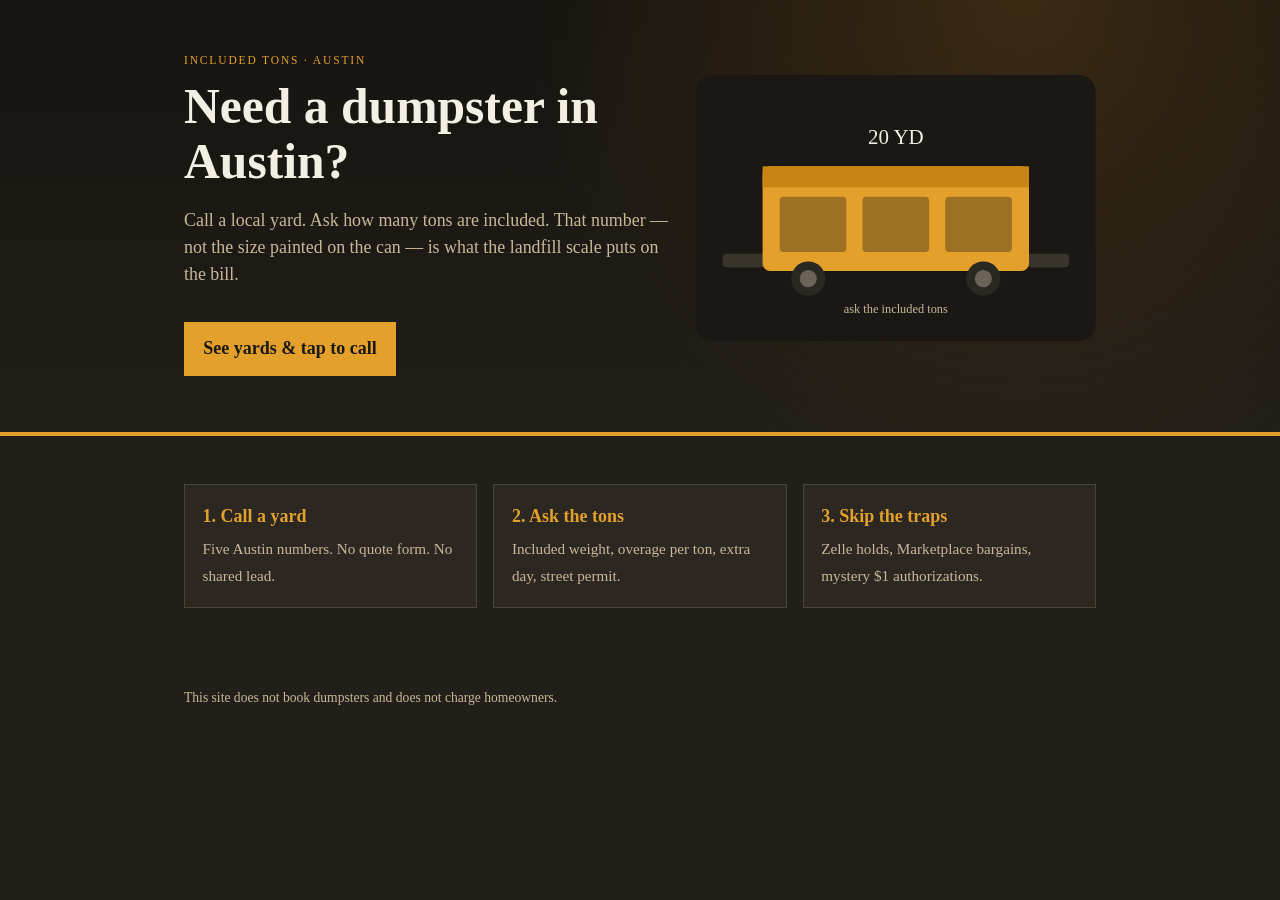
==== index.html @ f39a3dab "Replace Pages homepage with customer site: hero, SVG dumpster, call cards" ====
<!DOCTYPE html>
<html lang="en">
<head>
  <meta charset="utf-8" />
  <meta name="viewport" content="width=device-width, initial-scale=1" />
  <title>Austin dumpster rental — Included Tons</title>
  <meta name="description" content="Need a dumpster in Austin? Call a local yard. Ask how many tons are included before you book." />
  <link rel="stylesheet" href="styles.css" />
</head>
<body>
  <div class="hero">
    <div class="wrap hero-grid">
      <div>
        <p class="mark">Included Tons · Austin</p>
        <h1>Need a dumpster in Austin?</h1>
        <p class="lede">Call a local yard. Ask how many tons are included. That number — not the size painted on the can — is what the landfill scale puts on the bill.</p>
        <a class="cta" href="austin.html">See yards &amp; tap to call</a>
      </div>
      <div class="art" aria-hidden="true">
        <svg viewBox="0 0 420 280" xmlns="http://www.w3.org/2000/svg">
          <rect x="0" y="0" width="420" height="280" rx="18" fill="#1a1714"/>
          <rect x="28" y="188" width="364" height="14" rx="4" fill="#3a342c"/>
          <rect x="70" y="96" width="280" height="110" rx="8" fill="#e3a12b"/>
          <rect x="70" y="96" width="280" height="22" fill="#c98414"/>
          <rect x="88" y="128" width="70" height="58" rx="4" fill="#1a1714" opacity=".35"/>
          <rect x="175" y="128" width="70" height="58" rx="4" fill="#1a1714" opacity=".35"/>
          <rect x="262" y="128" width="70" height="58" rx="4" fill="#1a1714" opacity=".35"/>
          <circle cx="118" cy="214" r="18" fill="#2b2722"/>
          <circle cx="118" cy="214" r="9" fill="#6b6358"/>
          <circle cx="302" cy="214" r="18" fill="#2b2722"/>
          <circle cx="302" cy="214" r="9" fill="#6b6358"/>
          <text x="210" y="72" text-anchor="middle" fill="#f3efe4" font-family="Georgia, serif" font-size="22">20 YD</text>
          <text x="210" y="250" text-anchor="middle" fill="#c9b89a" font-family="Georgia, serif" font-size="13">ask the included tons</text>
        </svg>
      </div>
    </div>
  </div>
  <main class="wrap">
    <div class="tiles">
      <a class="tile" href="austin.html">
        <strong>1. Call a yard</strong>
        <span>Five Austin numbers. No quote form. No shared lead.</span>
      </a>
      <a class="tile" href="austin.html#ask">
        <strong>2. Ask the tons</strong>
        <span>Included weight, overage per ton, extra day, street permit.</span>
      </a>
      <a class="tile" href="overage.html">
        <strong>3. Skip the traps</strong>
        <span>Zelle holds, Marketplace bargains, mystery $1 authorizations.</span>
      </a>
    </div>
  </main>
  <footer class="wrap">This site does not book dumpsters and does not charge homeowners.</footer>
</body>
</html>
---- styles.css ----
:root {
  --ink: #f3efe4;
  --muted: #c9b89a;
  --paper: #221e19;
  --panel: #2c2721;
  --line: #4a4338;
  --amber: #e3a12b;
  --amber-d: #c98414;
}
* { box-sizing: border-box; }
body {
  margin: 0;
  background: var(--paper);
  color: var(--ink);
  font: 18px/1.5 Georgia, "Times New Roman", serif;
}
a { color: var(--amber); }
.wrap { max-width: 960px; margin: 0 auto; padding: 1.5rem; }
.hero {
  background:
    radial-gradient(circle at 80% 0%, #3a2a12 0%, transparent 45%),
    linear-gradient(180deg, #161310 0%, #221e19 100%);
  border-bottom: 4px solid var(--amber);
  padding: 1rem 0 2rem;
}
.hero.slim { padding-bottom: 1.4rem; }
.hero-grid {
  display: grid;
  gap: 1.5rem;
  align-items: center;
}
@media (min-width: 800px) {
  .hero-grid { grid-template-columns: 1.1fr 0.9fr; }
}
.mark { letter-spacing: .16em; text-transform: uppercase; font-size: .72rem; color: var(--amber); }
.mark a { color: inherit; text-decoration: none; }
h1 { font-size: clamp(2rem, 5vw, 3.1rem); line-height: 1.1; margin: .35rem 0 .7rem; }
.lede { color: var(--muted); font-size: 1.12rem; max-width: 36rem; }
.cta {
  display: inline-block;
  margin-top: 1rem;
  padding: .85rem 1.2rem;
  background: var(--amber);
  color: #1a1714;
  text-decoration: none;
  font-weight: 700;
}
.cta:hover { background: #f0b84a; }
.art svg { width: 100%; height: auto; display: block; }
.tiles {
  display: grid;
  gap: 1rem;
  margin: 1.5rem 0 2rem;
}
@media (min-width: 800px) { .tiles { grid-template-columns: repeat(3, 1fr); } }
.tile {
  background: var(--panel);
  border: 1px solid var(--line);
  padding: 1.1rem;
  text-decoration: none;
  color: inherit;
}
.tile strong { display: block; color: var(--amber); margin-bottom: .35rem; }
.tile span { color: var(--muted); font-size: .95rem; }
.yards { list-style: none; padding: 0; margin: 0 0 2rem; }
.yards li {
  display: flex;
  justify-content: space-between;
  gap: 1rem;
  align-items: center;
  padding: 1rem 0;
  border-bottom: 1px solid var(--line);
}
.yards span { display: block; color: var(--muted); font-size: .92rem; }
.cta-secondary {
  white-space: nowrap;
  font-weight: 700;
  color: var(--amber);
}
.ask { color: var(--muted); }
.note {
  background: var(--panel);
  border-left: 4px solid var(--amber);
  padding: 1rem 1.1rem;
}
table { width: 100%; border-collapse: collapse; margin: 1rem 0 1.5rem; }
th, td { text-align: left; padding: .5rem .3rem; border-bottom: 1px solid var(--line); }
footer { color: var(--muted); font-size: .85rem; padding-bottom: 2.5rem; }
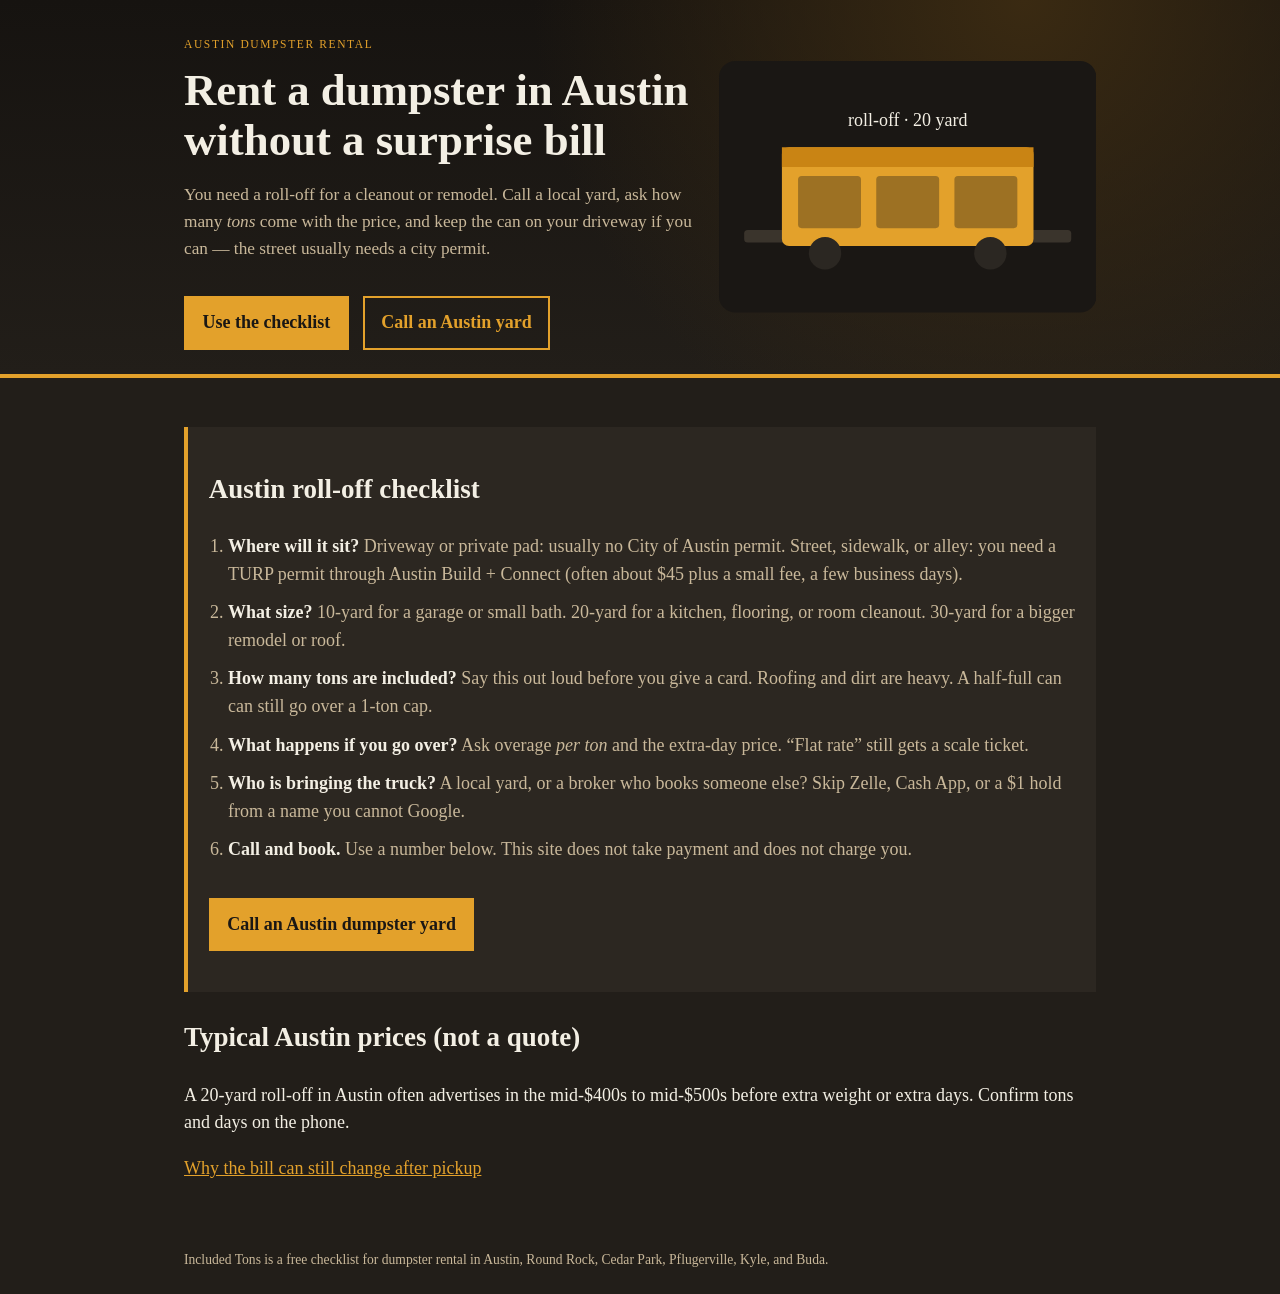
==== commit 3747214d: "Customer-friendlier home: checklist on page, clearer copy, SEO titles" ====
--- a/index.html
+++ b/index.html
@@ -3,18 +3,19 @@
 <head>
   <meta charset="utf-8" />
   <meta name="viewport" content="width=device-width, initial-scale=1" />
-  <title>Austin dumpster rental — Included Tons</title>
-  <meta name="description" content="Need a dumpster in Austin? Call a local yard. Ask how many tons are included before you book." />
+  <title>Dumpster rental Austin TX | Included tons, permits, local yards</title>
+  <meta name="description" content="Austin dumpster rental checklist: which size, how many tons are included, driveway vs street permit, and local roll-off yards you can call today." />
   <link rel="stylesheet" href="styles.css" />
 </head>
 <body>
   <div class="hero">
     <div class="wrap hero-grid">
       <div>
-        <p class="mark">Included Tons · Austin</p>
-        <h1>Need a dumpster in Austin?</h1>
-        <p class="lede">Call a local yard. Ask how many tons are included. That number — not the size painted on the can — is what the landfill scale puts on the bill.</p>
-        <a class="cta" href="austin.html">See yards &amp; tap to call</a>
+        <p class="mark">Austin dumpster rental</p>
+        <h1>Rent a dumpster in Austin without a surprise bill</h1>
+        <p class="lede">You need a roll-off for a cleanout or remodel. Call a local yard, ask how many <em>tons</em> come with the price, and keep the can on your driveway if you can — the street usually needs a city permit.</p>
+        <a class="cta" href="#checklist">Use the checklist</a>
+        <a class="cta ghost" href="austin.html">Call an Austin yard</a>
       </div>
       <div class="art" aria-hidden="true">
         <svg viewBox="0 0 420 280" xmlns="http://www.w3.org/2000/svg">
@@ -26,31 +27,33 @@
           <rect x="175" y="128" width="70" height="58" rx="4" fill="#1a1714" opacity=".35"/>
           <rect x="262" y="128" width="70" height="58" rx="4" fill="#1a1714" opacity=".35"/>
           <circle cx="118" cy="214" r="18" fill="#2b2722"/>
-          <circle cx="118" cy="214" r="9" fill="#6b6358"/>
           <circle cx="302" cy="214" r="18" fill="#2b2722"/>
-          <circle cx="302" cy="214" r="9" fill="#6b6358"/>
-          <text x="210" y="72" text-anchor="middle" fill="#f3efe4" font-family="Georgia, serif" font-size="22">20 YD</text>
-          <text x="210" y="250" text-anchor="middle" fill="#c9b89a" font-family="Georgia, serif" font-size="13">ask the included tons</text>
+          <text x="210" y="72" text-anchor="middle" fill="#f3efe4" font-family="Georgia, serif" font-size="20">roll-off · 20 yard</text>
         </svg>
       </div>
     </div>
   </div>
+
   <main class="wrap">
-    <div class="tiles">
-      <a class="tile" href="austin.html">
-        <strong>1. Call a yard</strong>
-        <span>Five Austin numbers. No quote form. No shared lead.</span>
-      </a>
-      <a class="tile" href="austin.html#ask">
-        <strong>2. Ask the tons</strong>
-        <span>Included weight, overage per ton, extra day, street permit.</span>
-      </a>
-      <a class="tile" href="overage.html">
-        <strong>3. Skip the traps</strong>
-        <span>Zelle holds, Marketplace bargains, mystery $1 authorizations.</span>
-      </a>
-    </div>
+    <section id="checklist" class="check">
+      <h2>Austin roll-off checklist</h2>
+      <ol>
+        <li><strong>Where will it sit?</strong> Driveway or private pad: usually no City of Austin permit. Street, sidewalk, or alley: you need a TURP permit through Austin Build + Connect (often about $45 plus a small fee, a few business days).</li>
+        <li><strong>What size?</strong> 10-yard for a garage or small bath. 20-yard for a kitchen, flooring, or room cleanout. 30-yard for a bigger remodel or roof.</li>
+        <li><strong>How many tons are included?</strong> Say this out loud before you give a card. Roofing and dirt are heavy. A half-full can can still go over a 1-ton cap.</li>
+        <li><strong>What happens if you go over?</strong> Ask overage <em>per ton</em> and the extra-day price. “Flat rate” still gets a scale ticket.</li>
+        <li><strong>Who is bringing the truck?</strong> A local yard, or a broker who books someone else? Skip Zelle, Cash App, or a $1 hold from a name you cannot Google.</li>
+        <li><strong>Call and book.</strong> Use a number below. This site does not take payment and does not charge you.</li>
+      </ol>
+      <p><a class="cta" href="austin.html">Call an Austin dumpster yard</a></p>
+    </section>
+
+    <section>
+      <h2>Typical Austin prices (not a quote)</h2>
+      <p>A 20-yard roll-off in Austin often advertises in the mid-$400s to mid-$500s before extra weight or extra days. Confirm tons and days on the phone.</p>
+      <p><a href="overage.html">Why the bill can still change after pickup</a></p>
+    </section>
   </main>
-  <footer class="wrap">This site does not book dumpsters and does not charge homeowners.</footer>
+  <footer class="wrap">Included Tons is a free checklist for dumpster rental in Austin, Round Rock, Cedar Park, Pflugerville, Kyle, and Buda.</footer>
 </body>
 </html>
--- a/styles.css
+++ b/styles.css
@@ -5,14 +5,13 @@
   --panel: #2c2721;
   --line: #4a4338;
   --amber: #e3a12b;
-  --amber-d: #c98414;
 }
 * { box-sizing: border-box; }
 body {
   margin: 0;
   background: var(--paper);
   color: var(--ink);
-  font: 18px/1.5 Georgia, "Times New Roman", serif;
+  font: 18px/1.55 Georgia, "Times New Roman", serif;
 }
 a { color: var(--amber); }
 .wrap { max-width: 960px; margin: 0 auto; padding: 1.5rem; }
@@ -21,48 +20,44 @@
     radial-gradient(circle at 80% 0%, #3a2a12 0%, transparent 45%),
     linear-gradient(180deg, #161310 0%, #221e19 100%);
   border-bottom: 4px solid var(--amber);
-  padding: 1rem 0 2rem;
 }
-.hero.slim { padding-bottom: 1.4rem; }
 .hero-grid {
   display: grid;
   gap: 1.5rem;
   align-items: center;
 }
 @media (min-width: 800px) {
-  .hero-grid { grid-template-columns: 1.1fr 0.9fr; }
+  .hero-grid { grid-template-columns: 1.15fr .85fr; }
 }
-.mark { letter-spacing: .16em; text-transform: uppercase; font-size: .72rem; color: var(--amber); }
+.mark { letter-spacing: .14em; text-transform: uppercase; font-size: .72rem; color: var(--amber); }
 .mark a { color: inherit; text-decoration: none; }
-h1 { font-size: clamp(2rem, 5vw, 3.1rem); line-height: 1.1; margin: .35rem 0 .7rem; }
-.lede { color: var(--muted); font-size: 1.12rem; max-width: 36rem; }
+h1 { font-size: clamp(1.85rem, 4.6vw, 2.8rem); line-height: 1.12; margin: .35rem 0 .7rem; }
+.lede { color: var(--muted); font-size: 1.08rem; max-width: 38rem; }
 .cta {
   display: inline-block;
-  margin-top: 1rem;
-  padding: .85rem 1.2rem;
+  margin: 1rem 0.6rem 0 0;
+  padding: .8rem 1.15rem;
   background: var(--amber);
   color: #1a1714;
   text-decoration: none;
   font-weight: 700;
 }
-.cta:hover { background: #f0b84a; }
+.cta.ghost {
+  background: transparent;
+  color: var(--amber);
+  box-shadow: inset 0 0 0 2px var(--amber);
+}
 .art svg { width: 100%; height: auto; display: block; }
-.tiles {
-  display: grid;
-  gap: 1rem;
-  margin: 1.5rem 0 2rem;
+.check {
+  background: var(--panel);
+  border-left: 4px solid var(--amber);
+  padding: 1.2rem 1.3rem 1.4rem;
+  margin: 1.6rem 0;
 }
-@media (min-width: 800px) { .tiles { grid-template-columns: repeat(3, 1fr); } }
-.tile {
-  background: var(--panel);
-  border: 1px solid var(--line);
-  padding: 1.1rem;
-  text-decoration: none;
-  color: inherit;
-}
-.tile strong { display: block; color: var(--amber); margin-bottom: .35rem; }
-.tile span { color: var(--muted); font-size: .95rem; }
-.yards { list-style: none; padding: 0; margin: 0 0 2rem; }
+.check ol { color: var(--muted); padding-left: 1.2rem; }
+.check li { margin: 0.65rem 0; }
+.check strong { color: var(--ink); }
+.yards { list-style: none; padding: 0; }
 .yards li {
   display: flex;
   justify-content: space-between;
@@ -72,17 +67,13 @@
   border-bottom: 1px solid var(--line);
 }
 .yards span { display: block; color: var(--muted); font-size: .92rem; }
-.cta-secondary {
-  white-space: nowrap;
-  font-weight: 700;
-  color: var(--amber);
-}
+.cta-secondary { white-space: nowrap; font-weight: 700; }
 .ask { color: var(--muted); }
 .note {
   background: var(--panel);
   border-left: 4px solid var(--amber);
   padding: 1rem 1.1rem;
 }
-table { width: 100%; border-collapse: collapse; margin: 1rem 0 1.5rem; }
+table { width: 100%; border-collapse: collapse; }
 th, td { text-align: left; padding: .5rem .3rem; border-bottom: 1px solid var(--line); }
 footer { color: var(--muted); font-size: .85rem; padding-bottom: 2.5rem; }
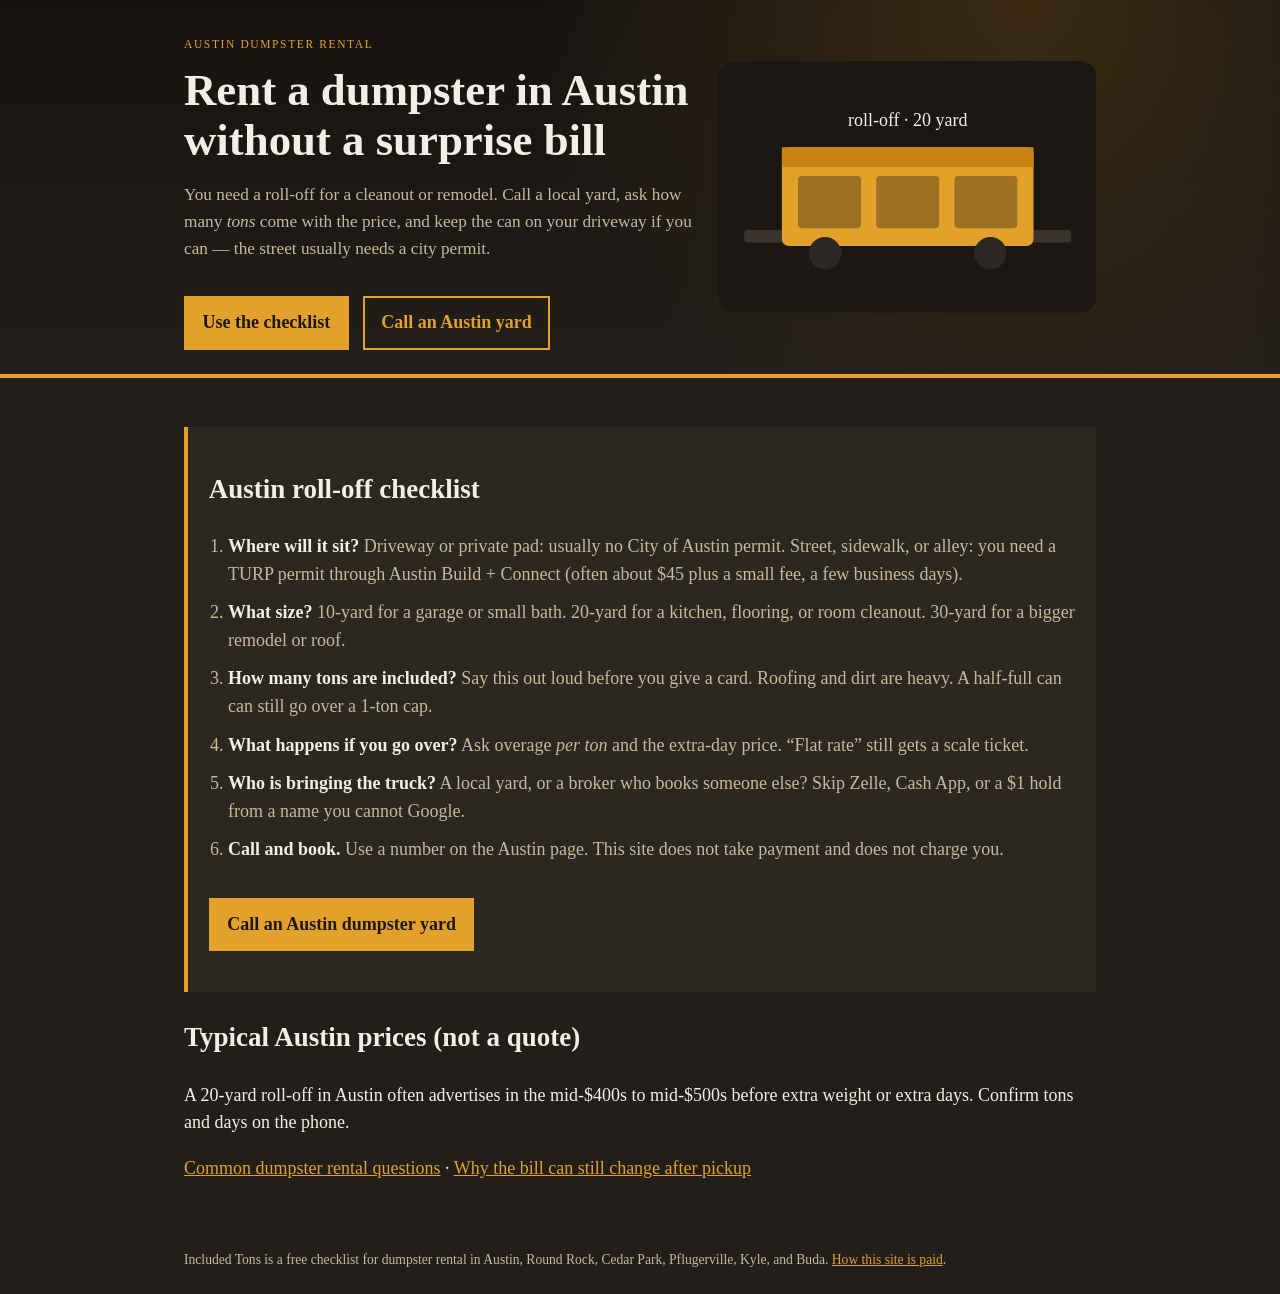
==== commit 415ac90b: "Link answers hub from home; FAQ styles" ====
--- a/index.html
+++ b/index.html
@@ -33,7 +33,6 @@
       </div>
     </div>
   </div>
-
   <main class="wrap">
     <section id="checklist" class="check">
       <h2>Austin roll-off checklist</h2>
@@ -43,17 +42,16 @@
         <li><strong>How many tons are included?</strong> Say this out loud before you give a card. Roofing and dirt are heavy. A half-full can can still go over a 1-ton cap.</li>
         <li><strong>What happens if you go over?</strong> Ask overage <em>per ton</em> and the extra-day price. “Flat rate” still gets a scale ticket.</li>
         <li><strong>Who is bringing the truck?</strong> A local yard, or a broker who books someone else? Skip Zelle, Cash App, or a $1 hold from a name you cannot Google.</li>
-        <li><strong>Call and book.</strong> Use a number below. This site does not take payment and does not charge you.</li>
+        <li><strong>Call and book.</strong> Use a number on the Austin page. This site does not take payment and does not charge you.</li>
       </ol>
       <p><a class="cta" href="austin.html">Call an Austin dumpster yard</a></p>
     </section>
-
     <section>
       <h2>Typical Austin prices (not a quote)</h2>
       <p>A 20-yard roll-off in Austin often advertises in the mid-$400s to mid-$500s before extra weight or extra days. Confirm tons and days on the phone.</p>
-      <p><a href="overage.html">Why the bill can still change after pickup</a></p>
+      <p><a href="answers.html">Common dumpster rental questions</a> · <a href="overage.html">Why the bill can still change after pickup</a></p>
     </section>
   </main>
-  <footer class="wrap">Included Tons is a free checklist for dumpster rental in Austin, Round Rock, Cedar Park, Pflugerville, Kyle, and Buda.</footer>
+  <footer class="wrap">Included Tons is a free checklist for dumpster rental in Austin, Round Rock, Cedar Park, Pflugerville, Kyle, and Buda. <a href="disclose.html">How this site is paid</a>.</footer>
 </body>
 </html>
--- a/styles.css
+++ b/styles.css
@@ -21,6 +21,7 @@
     linear-gradient(180deg, #161310 0%, #221e19 100%);
   border-bottom: 4px solid var(--amber);
 }
+.hero.slim { padding-bottom: 0.2rem; }
 .hero-grid {
   display: grid;
   gap: 1.5rem;
@@ -57,6 +58,17 @@
 .check ol { color: var(--muted); padding-left: 1.2rem; }
 .check li { margin: 0.65rem 0; }
 .check strong { color: var(--ink); }
+.qa {
+  border-bottom: 1px solid var(--line);
+  padding: 0.4rem 0 1rem;
+}
+.qa h2 { font-size: 1.2rem; }
+.note {
+  background: var(--panel);
+  border-left: 4px solid var(--amber);
+  padding: 1rem 1.1rem;
+  margin: 1.5rem 0;
+}
 .yards { list-style: none; padding: 0; }
 .yards li {
   display: flex;
@@ -68,12 +80,6 @@
 }
 .yards span { display: block; color: var(--muted); font-size: .92rem; }
 .cta-secondary { white-space: nowrap; font-weight: 700; }
-.ask { color: var(--muted); }
-.note {
-  background: var(--panel);
-  border-left: 4px solid var(--amber);
-  padding: 1rem 1.1rem;
-}
 table { width: 100%; border-collapse: collapse; }
 th, td { text-align: left; padding: .5rem .3rem; border-bottom: 1px solid var(--line); }
 footer { color: var(--muted); font-size: .85rem; padding-bottom: 2.5rem; }
